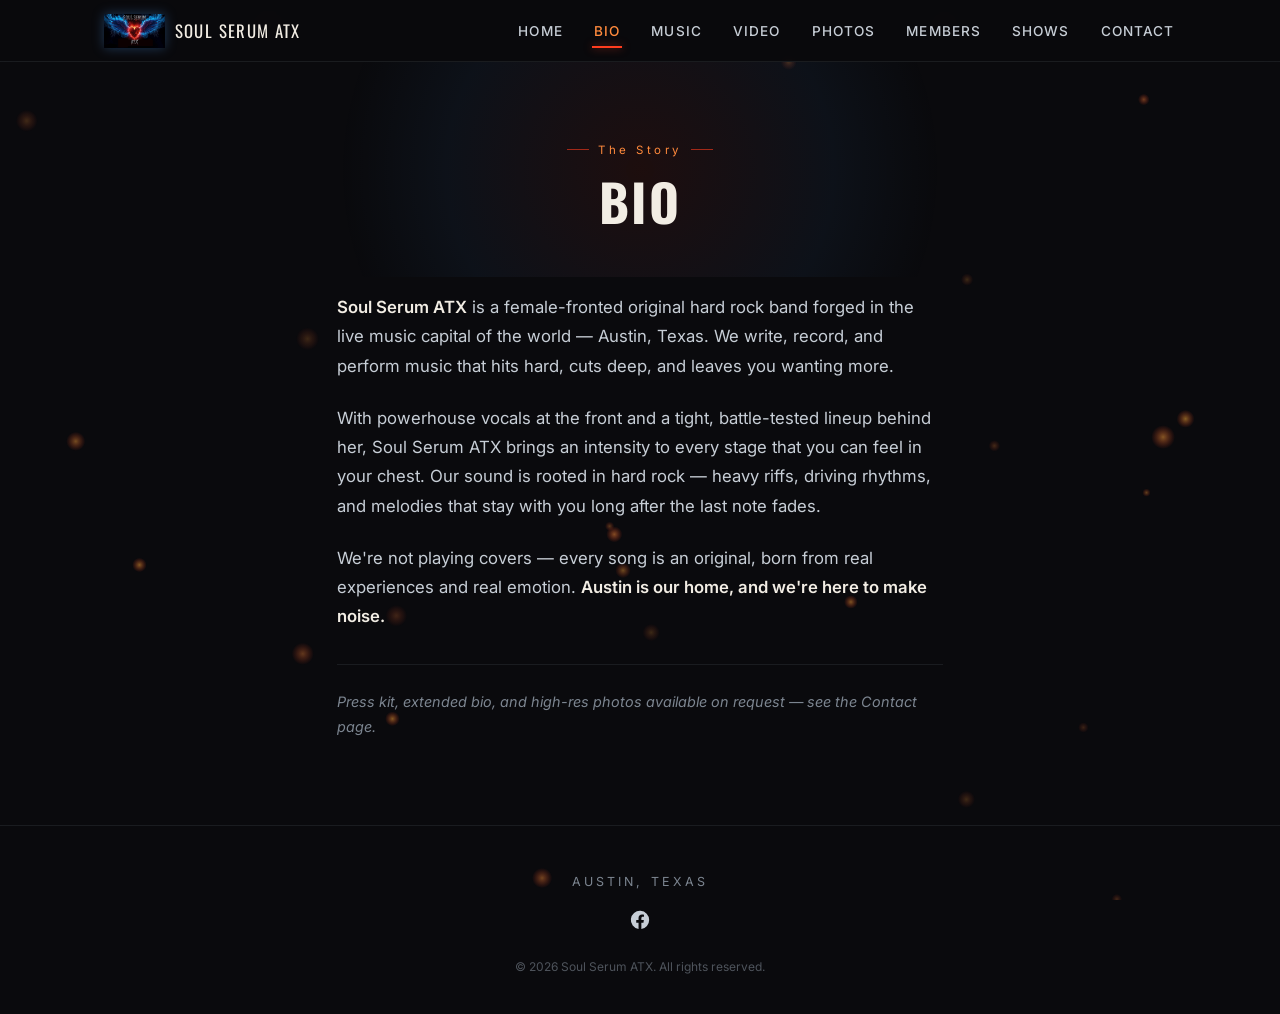
==== bio.html @ 310f59dc "Add files via upload" ====
<!DOCTYPE html>
<html lang="en">
<head>
<meta charset="UTF-8">
<meta name="viewport" content="width=device-width, initial-scale=1.0">
<title>Bio — Soul Serum ATX</title>
<meta name="description" content="Bio — Soul Serum ATX, female-fronted original hard rock band from Austin, Texas.">
<link rel="preconnect" href="https://fonts.googleapis.com">
<link rel="preconnect" href="https://fonts.gstatic.com" crossorigin>
<link href="https://fonts.googleapis.com/css2?family=Oswald:wght@400;500;600;700&family=Inter:wght@400;500;600&display=swap" rel="stylesheet">
<link rel="stylesheet" href="style.css">
</head>
<body>
<a class="skip-link" href="#main">Skip to content</a>
<canvas id="fx" aria-hidden="true"></canvas>
<header class="site-header">
  <div class="nav-wrap">
    <a class="brand" href="index.html">
      <img src="[data-uri]" alt="Soul Serum ATX">
      <span>Soul Serum ATX</span>
    </a>
    <button class="nav-toggle" aria-label="Toggle menu" aria-expanded="false">
      <svg width="20" height="20" viewBox="0 0 24 24" fill="none" stroke="currentColor" stroke-width="2"><path d="M3 6h18M3 12h18M3 18h18"/></svg>
    </button>
    <nav class="main-nav" aria-label="Primary">
      <ul>
        <li><a href="index.html">Home</a></li>
<li><a href="bio.html" aria-current="page">Bio</a></li>
<li><a href="music.html">Music</a></li>
<li><a href="video.html">Video</a></li>
<li><a href="photos.html">Photos</a></li>
<li><a href="members.html">Members</a></li>
<li><a href="shows.html">Shows</a></li>
<li><a href="contact.html">Contact</a></li>

      </ul>
    </nav>
  </div>
</header>

<main id="main">
  <section class="page-hero">
    <span class="eyebrow">The Story</span>
    <h1 class="display">Bio</h1>
  </section>

  <section class="section-narrow">
    <p>
      <strong>Soul Serum ATX</strong> is a female-fronted original hard rock band forged in the live music capital of the world — Austin, Texas. We write, record, and perform music that hits hard, cuts deep, and leaves you wanting more.
    </p>
    <p>
      With powerhouse vocals at the front and a tight, battle-tested lineup behind her, Soul Serum ATX brings an intensity to every stage that you can feel in your chest. Our sound is rooted in hard rock — heavy riffs, driving rhythms, and melodies that stay with you long after the last note fades.
    </p>
    <p>
      We're not playing covers — every song is an original, born from real experiences and real emotion. <strong>Austin is our home, and we're here to make noise.</strong>
    </p>
    <p style="color: var(--steel-dim); font-size: 0.9rem; border-top: 1px solid var(--border); padding-top: 1.5rem; margin-top: 2rem;">
      <em>Press kit, extended bio, and high-res photos available on request — see the Contact page.</em>
    </p>
  </section>
</main>
<footer class="site-footer">
  <div class="footer-city">Austin, Texas</div>
  <div class="social-row">
    <a href="https://www.facebook.com/SoulSerumATX" target="_blank" rel="noopener" aria-label="Soul Serum ATX on Facebook">
      <svg viewBox="0 0 24 24" fill="currentColor"><path d="M22 12a10 10 0 1 0-11.6 9.87v-6.98H7.9V12h2.5V9.8c0-2.47 1.47-3.84 3.72-3.84 1.08 0 2.2.19 2.2.19v2.43h-1.24c-1.22 0-1.6.76-1.6 1.54V12h2.72l-.43 2.89h-2.29v6.98A10 10 0 0 0 22 12z"/></svg>
    </a>
  </div>
  <div class="footer-fine">&copy; 2026 Soul Serum ATX. All rights reserved.</div>
</footer>
<script src="fx.js"></script>
</body>
</html>
---- style.css ----
:root {
  --bg: #0a0a0d;
  --bg-deep: #050506;
  --bg-panel: #0f0f13;
  --steel: #c7ced6;
  --steel-dim: #7c8590;
  --bone: #f2ede4;
  --ember: #ff3d1f;
  --ember-light: #ff8a3d;
  --volt: #4fa3ff;
  --volt-dim: #1e4a7a;
  --border: rgba(124, 133, 144, 0.15);
}

* { margin: 0; padding: 0; box-sizing: border-box; }
html { scroll-behavior: smooth; }

body {
  background: var(--bg);
  color: var(--bone);
  font-family: 'Inter', sans-serif;
  min-height: 100vh;
  display: flex;
  flex-direction: column;
}

@media (prefers-reduced-motion: reduce) {
  *, *::before, *::after {
    animation-duration: 0.01ms !important;
    animation-iteration-count: 1 !important;
    transition-duration: 0.01ms !important;
  }
}

a { color: var(--volt); text-decoration: none; }
a:focus-visible, button:focus-visible, input:focus-visible, textarea:focus-visible {
  outline: 2px solid var(--volt); outline-offset: 3px;
}

img { max-width: 100%; display: block; }

.display {
  font-family: 'Oswald', sans-serif;
  text-transform: uppercase;
  letter-spacing: 0.04em;
}

/* ---------- Skip link ---------- */
.skip-link {
  position: absolute;
  left: -9999px;
  top: 0;
  background: var(--volt);
  color: #00040a;
  padding: 0.75rem 1.25rem;
  z-index: 1000;
  font-weight: 600;
}
.skip-link:focus { left: 1rem; top: 1rem; }

/* ---------- Header / Nav ---------- */
header.site-header {
  position: sticky;
  top: 0;
  z-index: 100;
  background: rgba(10, 10, 13, 0.88);
  backdrop-filter: blur(10px);
  border-bottom: 1px solid var(--border);
}

.nav-wrap {
  max-width: 1200px;
  margin: 0 auto;
  display: flex;
  align-items: center;
  justify-content: space-between;
  padding: 0.85rem 5vw;
}

.brand {
  display: flex;
  align-items: center;
  gap: 0.6rem;
  font-family: 'Oswald', sans-serif;
  text-transform: uppercase;
  letter-spacing: 0.08em;
  font-size: 1.05rem;
  color: var(--bone);
}

.brand img {
  height: 34px;
  width: auto;
  filter: drop-shadow(0 0 6px rgba(79,163,255,0.3));
}

nav.main-nav ul {
  display: flex;
  gap: 1.75rem;
  list-style: none;
}

nav.main-nav a {
  color: var(--steel);
  font-size: 0.85rem;
  letter-spacing: 0.08em;
  text-transform: uppercase;
  font-weight: 500;
  padding: 0.4rem 0.1rem;
  position: relative;
  transition: color 0.2s ease;
}

nav.main-nav a:hover,
nav.main-nav a[aria-current="page"] {
  color: var(--ember-light);
}

nav.main-nav a[aria-current="page"]::after {
  content: '';
  position: absolute;
  bottom: -2px;
  left: 0;
  right: 0;
  height: 2px;
  background: var(--ember);
  box-shadow: 0 0 8px rgba(255,61,31,0.6);
}

.nav-toggle {
  display: none;
  background: none;
  border: 1px solid var(--border);
  color: var(--bone);
  width: 42px;
  height: 38px;
  border-radius: 4px;
  cursor: pointer;
  align-items: center;
  justify-content: center;
}

@media (max-width: 820px) {
  nav.main-nav {
    position: fixed;
    inset: 60px 0 0 0;
    background: var(--bg-deep);
    transform: translateY(-110%);
    transition: transform 0.3s ease;
    border-bottom: 1px solid var(--border);
  }
  nav.main-nav.open { transform: translateY(0); }
  nav.main-nav ul {
    flex-direction: column;
    gap: 0;
    padding: 1rem 6vw 2rem;
  }
  nav.main-nav a {
    display: block;
    padding: 1rem 0;
    border-bottom: 1px solid var(--border);
    font-size: 1rem;
  }
  .nav-toggle { display: inline-flex; }
}

/* ---------- Page hero (sub-pages) ---------- */
.page-hero {
  position: relative;
  padding: 4.5rem 6vw 3rem;
  text-align: center;
  overflow: hidden;
}

.page-hero::before {
  content: '';
  position: absolute;
  top: 50%;
  left: 50%;
  width: 700px;
  height: 500px;
  transform: translate(-50%, -50%);
  background: radial-gradient(circle, rgba(255,61,31,0.08) 0%, rgba(79,163,255,0.05) 45%, transparent 70%);
  z-index: -1;
}

.eyebrow {
  display: inline-flex;
  align-items: center;
  gap: 0.6rem;
  font-size: 0.72rem;
  letter-spacing: 0.3em;
  color: var(--ember-light);
  margin-bottom: 1rem;
}
.eyebrow::before, .eyebrow::after {
  content: '';
  width: 22px;
  height: 1px;
  background: var(--ember);
  opacity: 0.6;
}

.page-hero h1 {
  font-size: clamp(2rem, 5vw, 3.2rem);
  line-height: 1.1;
}

.page-hero .subhead {
  margin-top: 0.9rem;
  color: var(--steel);
  font-size: 1.05rem;
  max-width: 50ch;
  margin-left: auto;
  margin-right: auto;
}

/* ---------- Main content wrapper ---------- */
main { flex: 1; }

.section {
  max-width: 1100px;
  margin: 0 auto;
  padding: 3rem 6vw;
}

.section-narrow {
  max-width: 760px;
  margin: 0 auto;
  padding: 1rem 6vw 4rem;
  text-align: center;
}

.section-narrow p {
  font-size: 1.05rem;
  line-height: 1.75;
  color: var(--steel);
  margin-bottom: 1.4rem;
  text-align: left;
}

.section-narrow strong { color: var(--bone); font-weight: 600; }

/* ---------- Cards / grids ---------- */
.grid {
  display: grid;
  gap: 1.5rem;
}
.grid-2 { grid-template-columns: repeat(auto-fit, minmax(280px, 1fr)); }
.grid-3 { grid-template-columns: repeat(auto-fit, minmax(220px, 1fr)); }
.grid-4 { grid-template-columns: repeat(auto-fit, minmax(180px, 1fr)); }

.card {
  background: var(--bg-panel);
  border: 1px solid var(--border);
  border-radius: 8px;
  padding: 1.75rem;
  transition: border-color 0.25s ease, transform 0.25s ease;
}
.card:hover {
  border-color: rgba(79,163,255,0.35);
  transform: translateY(-3px);
}

.card h3 {
  font-family: 'Oswald', sans-serif;
  text-transform: uppercase;
  letter-spacing: 0.04em;
  font-size: 1.15rem;
  margin-bottom: 0.5rem;
  color: var(--bone);
}

.card .role {
  color: var(--ember-light);
  font-size: 0.8rem;
  letter-spacing: 0.1em;
  text-transform: uppercase;
  margin-bottom: 0.85rem;
  display: block;
}

.card p { color: var(--steel); font-size: 0.95rem; line-height: 1.6; }

.placeholder-photo {
  aspect-ratio: 1 / 1;
  background:
    repeating-linear-gradient(45deg, rgba(79,163,255,0.06) 0 2px, transparent 2px 14px),
    linear-gradient(160deg, #15151a, #0a0a0d);
  border: 1px solid var(--border);
  border-radius: 8px;
  display: flex;
  align-items: center;
  justify-content: center;
  color: var(--steel-dim);
  font-size: 0.78rem;
  letter-spacing: 0.1em;
  text-transform: uppercase;
  text-align: center;
  padding: 1rem;
}

.placeholder-video {
  aspect-ratio: 16 / 9;
  background: linear-gradient(160deg, #15151a, #0a0a0d);
  border: 1px solid var(--border);
  border-radius: 8px;
  display: flex;
  flex-direction: column;
  align-items: center;
  justify-content: center;
  gap: 0.6rem;
  color: var(--steel-dim);
  font-size: 0.8rem;
  letter-spacing: 0.08em;
  text-transform: uppercase;
}

.placeholder-video svg {
  width: 42px;
  height: 42px;
  color: var(--ember);
  opacity: 0.8;
}

/* ---------- Buttons ---------- */
.btn {
  display: inline-flex;
  align-items: center;
  gap: 0.5rem;
  padding: 0.85rem 1.75rem;
  border-radius: 4px;
  font-family: 'Oswald', sans-serif;
  text-transform: uppercase;
  letter-spacing: 0.08em;
  font-size: 0.85rem;
  font-weight: 500;
  cursor: pointer;
  border: 1px solid transparent;
  transition: all 0.25s ease;
}

.btn-primary {
  background: linear-gradient(135deg, var(--ember), var(--ember-light));
  color: #100303;
}
.btn-primary:hover { filter: brightness(1.1); transform: translateY(-1px); }

.btn-outline {
  background: transparent;
  border-color: var(--border);
  color: var(--bone);
}
.btn-outline:hover { border-color: var(--volt); color: var(--volt); }

/* ---------- Tour list ---------- */
.show-row {
  display: flex;
  align-items: center;
  gap: 1.5rem;
  padding: 1.4rem 0;
  border-bottom: 1px solid var(--border);
  flex-wrap: wrap;
}

.show-date {
  font-family: 'Oswald', sans-serif;
  text-align: center;
  min-width: 70px;
  color: var(--ember-light);
}
.show-date .day { font-size: 1.6rem; line-height: 1; display: block; }
.show-date .month { font-size: 0.75rem; letter-spacing: 0.1em; text-transform: uppercase; }

.show-info { flex: 1; min-width: 200px; }
.show-info .venue { font-weight: 600; color: var(--bone); font-size: 1.05rem; }
.show-info .loc { color: var(--steel-dim); font-size: 0.85rem; margin-top: 0.15rem; }

.show-empty {
  text-align: center;
  padding: 3rem 1rem;
  color: var(--steel-dim);
}

/* ---------- Forms ---------- */
.contact-form {
  display: grid;
  gap: 1.1rem;
  max-width: 560px;
  margin: 0 auto;
}

.form-row { display: grid; gap: 0.4rem; text-align: left; }

label {
  font-size: 0.78rem;
  letter-spacing: 0.08em;
  text-transform: uppercase;
  color: var(--steel-dim);
}

input, select, textarea {
  background: var(--bg-panel);
  border: 1px solid var(--border);
  color: var(--bone);
  padding: 0.8rem 1rem;
  border-radius: 4px;
  font-family: 'Inter', sans-serif;
  font-size: 0.95rem;
}

input:focus, select:focus, textarea:focus {
  border-color: var(--volt);
}

textarea { resize: vertical; min-height: 120px; }

/* ---------- Contact info blocks ---------- */
.contact-grid {
  display: grid;
  grid-template-columns: 1fr 1fr;
  gap: 3rem;
  max-width: 900px;
  margin: 0 auto;
  text-align: left;
}
@media (max-width: 700px) {
  .contact-grid { grid-template-columns: 1fr; gap: 2.5rem; }
}

.contact-block h3 {
  font-family: 'Oswald', sans-serif;
  text-transform: uppercase;
  font-size: 1rem;
  letter-spacing: 0.06em;
  color: var(--ember-light);
  margin-bottom: 0.75rem;
}
.contact-block p { color: var(--steel); line-height: 1.7; margin-bottom: 0.5rem; }

/* ---------- Footer ---------- */
footer.site-footer {
  position: relative;
  border-top: 1px solid var(--border);
  padding: 3rem 5vw 2.5rem;
  text-align: center;
}

.footer-city {
  font-size: 0.78rem;
  letter-spacing: 0.25em;
  color: var(--steel-dim);
  text-transform: uppercase;
  margin-bottom: 1.25rem;
}

.social-row {
  display: flex;
  justify-content: center;
  gap: 1.75rem;
  margin-bottom: 1.75rem;
}

.social-row a {
  color: var(--steel);
  transition: color 0.25s ease, filter 0.25s ease;
  display: inline-flex;
}
.social-row a:hover { color: var(--volt); filter: drop-shadow(0 0 8px rgba(79,163,255,0.5)); }
.social-row svg { width: 22px; height: 22px; }

.footer-fine { font-size: 0.75rem; color: var(--steel-dim); opacity: 0.6; }

/* ---------- Ambient canvas ---------- */
#fx {
  position: fixed;
  inset: 0;
  z-index: -1;
  pointer-events: none;
}
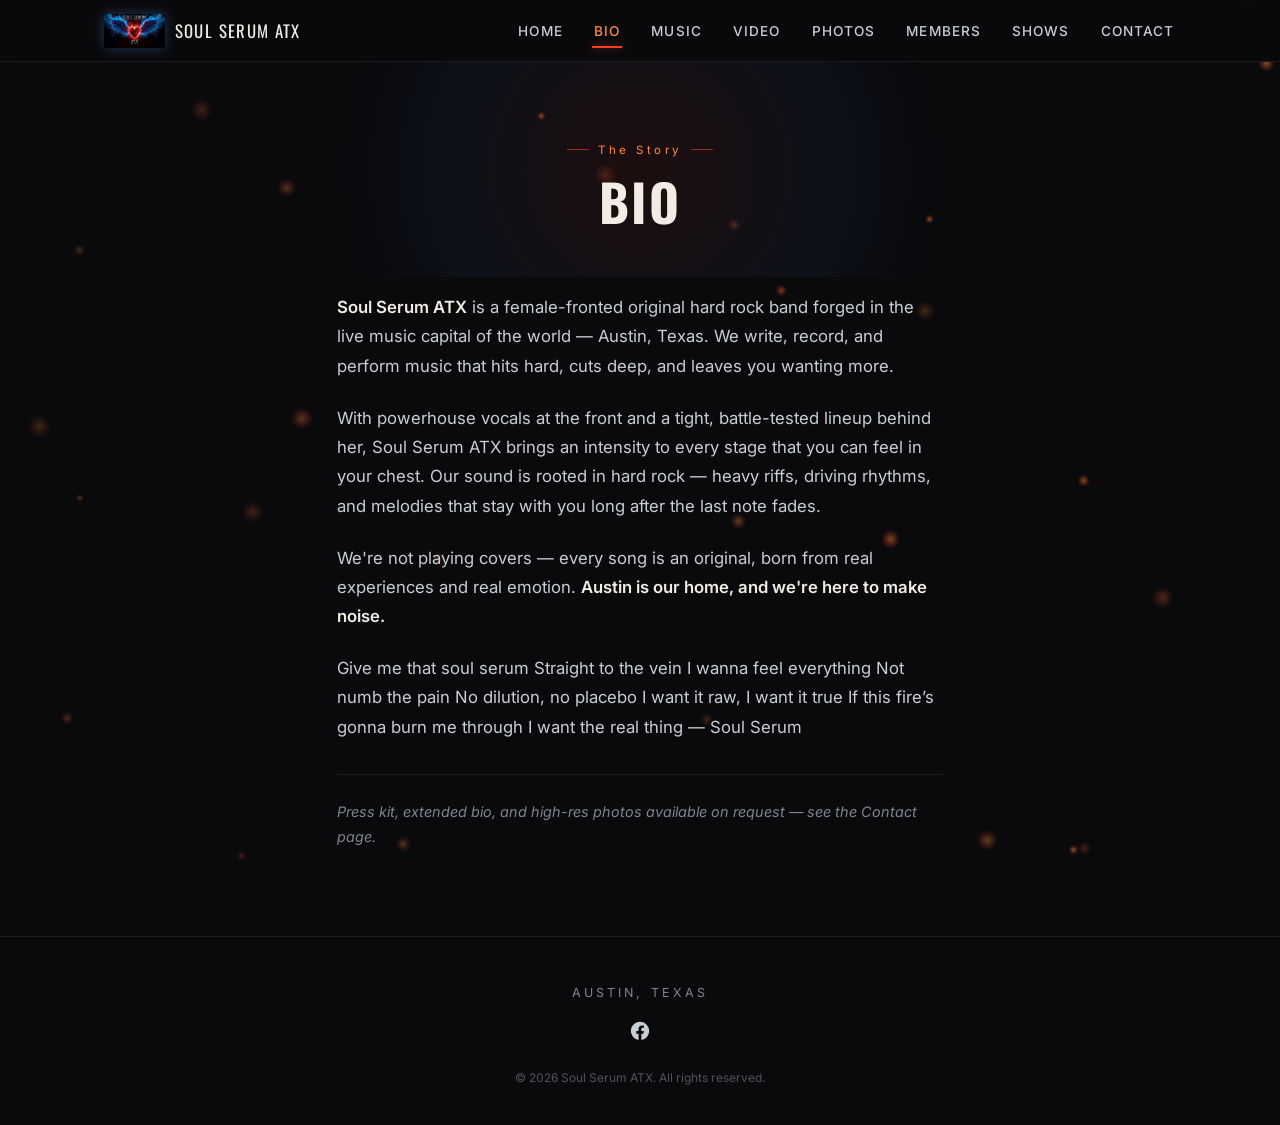
==== commit 019d0490: "Add files via upload" ====
--- a/bio.html
+++ b/bio.html
@@ -54,6 +54,16 @@
     <p>
       We're not playing covers — every song is an original, born from real experiences and real emotion. <strong>Austin is our home, and we're here to make noise.</strong>
     </p>
+    <p>
+Give me that soul serum
+Straight to the vein
+I wanna feel everything
+Not numb the pain
+No dilution, no placebo
+I want it raw, I want it true
+If this fire’s gonna burn me through
+I want the real thing — Soul Serum
+</p>
     <p style="color: var(--steel-dim); font-size: 0.9rem; border-top: 1px solid var(--border); padding-top: 1.5rem; margin-top: 2rem;">
       <em>Press kit, extended bio, and high-res photos available on request — see the Contact page.</em>
     </p>
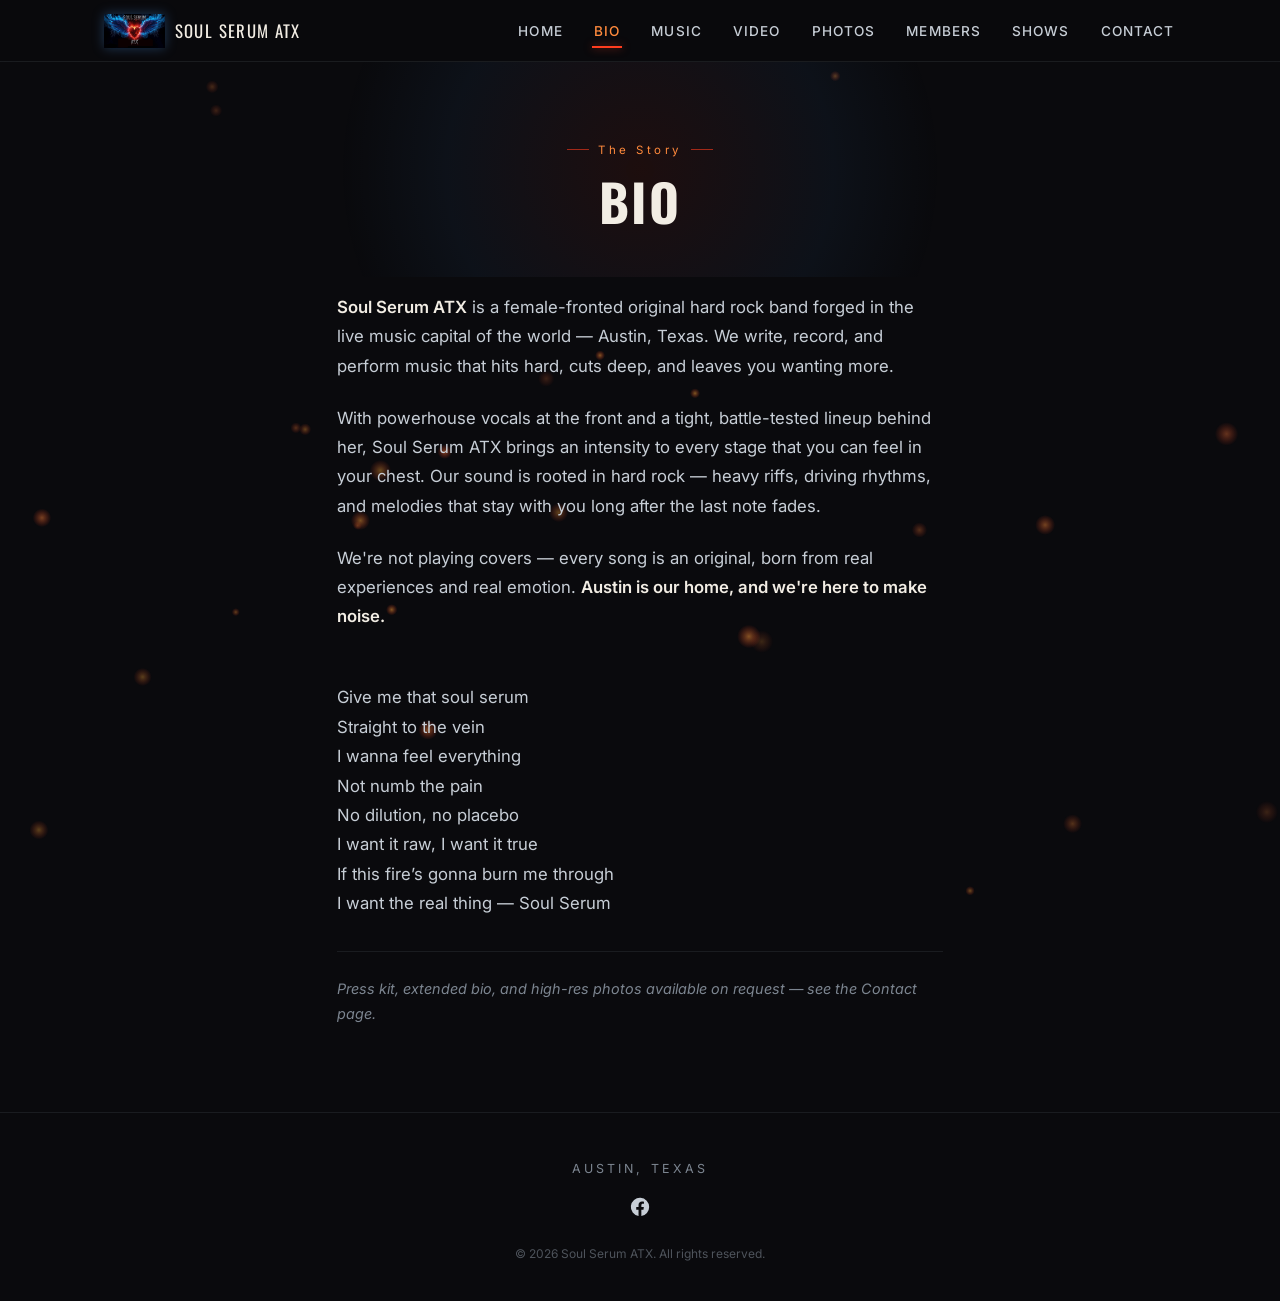
==== commit cdfbce53: "Add files via upload" ====
--- a/bio.html
+++ b/bio.html
@@ -54,7 +54,7 @@
     <p>
       We're not playing covers — every song is an original, born from real experiences and real emotion. <strong>Austin is our home, and we're here to make noise.</strong>
     </p>
-    <p>
+    <p style="white-space: pre-line;">
 Give me that soul serum
 Straight to the vein
 I wanna feel everything
